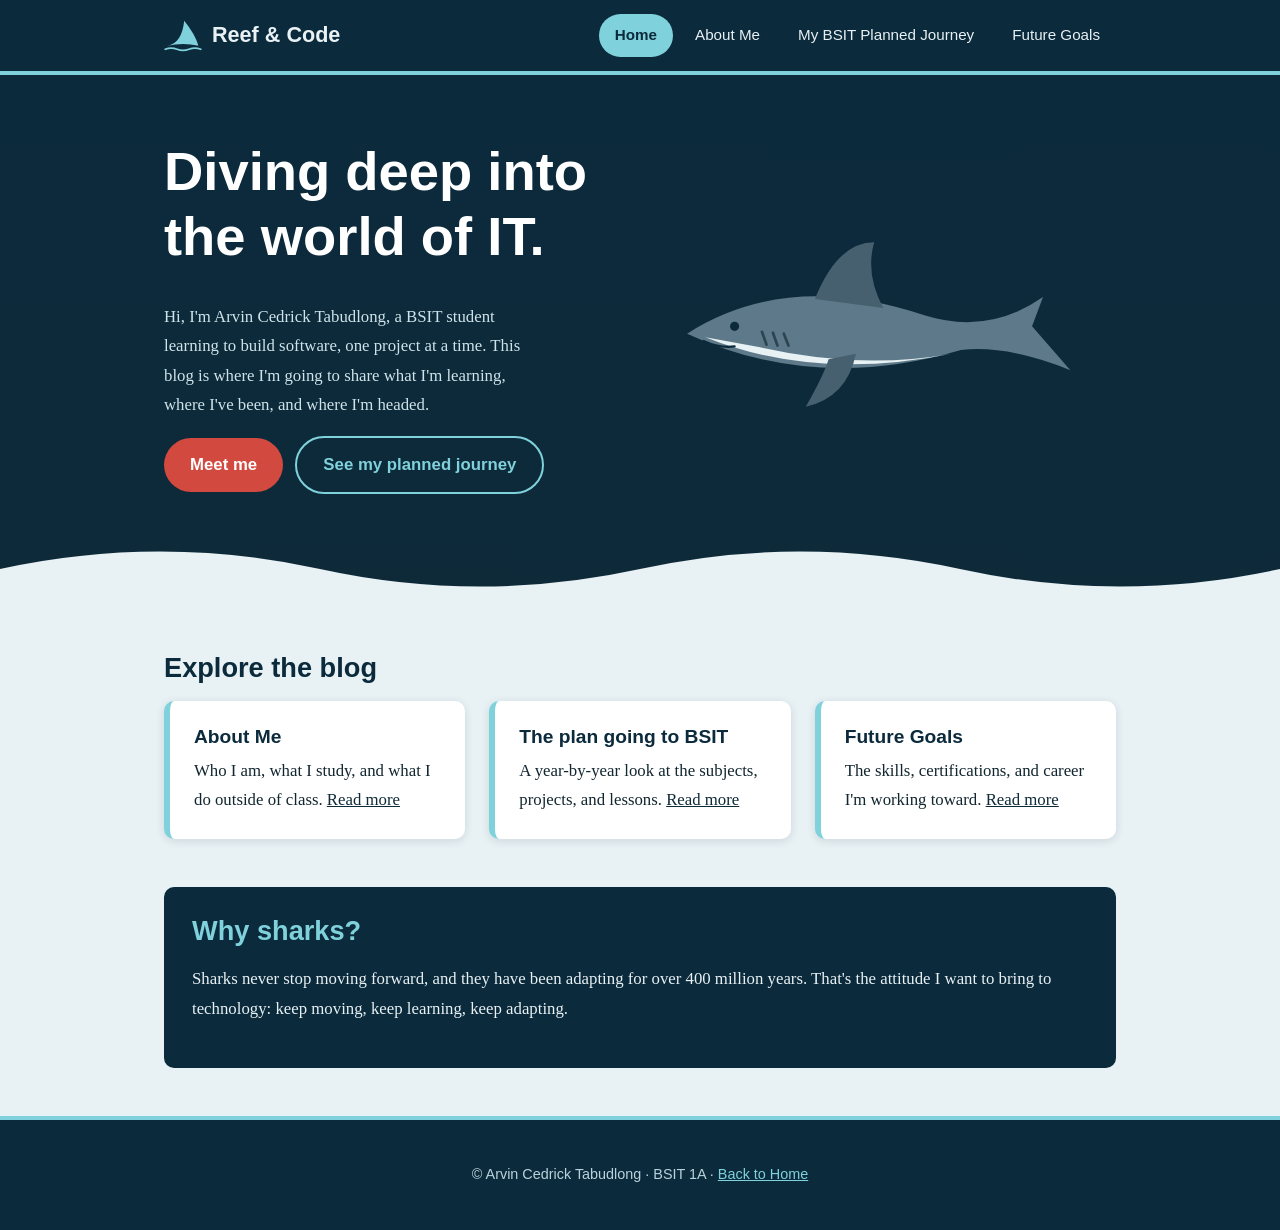
==== index.html @ 993d9769 "Update index.html" ====
<!DOCTYPE html>
<html lang="en">
<head>
  <meta charset="UTF-8">
  <meta name="viewport" content="width=device-width, initial-scale=1">
  <title>Home | Reef &amp; Code</title>
  <link rel="stylesheet" href="style.css">
  <link rel="icon" href="fin.svg" type="image/svg+xml">
</head>
<body>
  <header class="site-header">
    <div class="header-inner">
      <a class="brand" href="index.html"><img src="fin.svg" alt="">Reef &amp; Code</a>
      <nav aria-label="Main navigation">
        <ul class="nav-list">
          <li><a href="index.html" class="active" aria-current="page">Home</a></li>
          <li><a href="about.html">About Me</a></li>
          <li><a href="journey.html">My BSIT Planned Journey</a></li>
          <li><a href="goals.html">Future Goals</a></li>
        </ul>
      </nav>
    </div>
  </header>

  <section class="hero">
    <div class="hero-inner">
      <div>
        <h1>Diving deep into the world of IT.</h1>
        <p>Hi, I'm Arvin Cedrick Tabudlong, a BSIT student learning to build software, one project at a time. This blog is where I'm going to share what I'm learning, where I've been, and where I'm headed.</p>
        <p>
          <a class="btn" href="about.html">Meet me</a>
          <a class="btn ghost" href="journey.html">See my planned journey</a>
        </p>
      </div>
      <img class="shark-art" src="shark.svg" alt="a shark swimming">
    </div>
    <svg class="wave" viewBox="0 0 1200 70" preserveAspectRatio="none" aria-hidden="true">
      <path d="M0 35 Q150 0 300 35 T600 35 T900 35 T1200 35 V70 H0 Z" fill="#E8F1F4"/>
    </svg>
  </section>

  <main class="container">
    <section>
      <h2>Explore the blog</h2>
      <div class="card-grid">
        <article class="card">
          <h3>About Me</h3>
          <p>Who I am, what I study, and what I do outside of class. <a href="about.html">Read more</a></p>
        </article>
        <article class="card">
          <h3>The plan going to BSIT</h3>
          <p>A year-by-year look at the subjects, projects, and lessons. <a href="journey.html">Read more</a></p>
        </article>
        <article class="card">
          <h3>Future Goals</h3>
          <p>The skills, certifications, and career I'm working toward. <a href="goals.html">Read more</a></p>
        </article>
      </div>
    </section>

    <section class="panel">
      <h2>Why sharks?</h2>
      <p>Sharks never stop moving forward, and they have been adapting for over 400 million years. That's the attitude I want to bring to technology: keep moving, keep learning, keep adapting.</p>
    </section>
  </main>

  <footer class="site-footer">
    <p>&copy; Arvin Cedrick Tabudlong &middot; BSIT 1A &middot; <a href="index.html">Back to Home</a></p>
  </footer>
</body>
</html>
---- style.css ----
:root {
  --abyss:     #0B2A3C; 
  --deep:      #0e2a39;  
  --shark:     #5E7A8A;  
  --foam:      #E8F1F4;  
  --lagoon:    #7FD1DB;  
  --gill:      #D2493F;  
  --text:      #12262F;
  --radius:    10px;
  --font-head: "Trebuchet MS", "Segoe UI", Helvetica, Arial, sans-serif;
  --font-body: Georgia, "Times New Roman", serif;
}

*, *::before, *::after { box-sizing: border-box; }

html { scroll-behavior: smooth; }

body {
  margin: 0;
  font-family: var(--font-body);
  font-size: 1.05rem;
  line-height: 1.75;
  color: var(--text);
  background: var(--foam);
}

img { max-width: 100%; display: block; }

a { color: var(--deep); }
a:hover { color: var(--gill); }
a:focus-visible, button:focus-visible {
  outline: 3px solid var(--gill);
  outline-offset: 3px;
}

h1, h2, h3 {
  font-family: var(--font-head);
  line-height: 1.2;
  color: var(--abyss);
  margin: 0 0 .6em;
}
h1 { font-size: clamp(2.2rem, 5vw, 3.4rem); }
h2 { font-size: 1.7rem; }
h3 { font-size: 1.2rem; }

.site-header {
  background: var(--abyss);
  border-bottom: 4px solid var(--lagoon);
}
.header-inner {
  max-width: 1000px;
  margin: 0 auto;
  padding: 14px 24px;
  display: flex;
  flex-wrap: wrap;
  align-items: center;
  justify-content: space-between;
  gap: 12px;
}
.brand {
  display: flex;
  align-items: center;
  gap: 10px;
  font-family: var(--font-head);
  font-size: 1.35rem;
  font-weight: 700;
  color: var(--foam);
  text-decoration: none;
}
.brand img { width: 38px; height: 38px; }
.brand:hover { color: var(--lagoon); }

.nav-list {
  list-style: none;
  margin: 0;
  padding: 0;
  display: flex;
  flex-wrap: wrap;
  gap: 6px;
}
.nav-list a {
  display: block;
  padding: 8px 16px;
  border-radius: 999px;
  font-family: var(--font-head);
  font-size: .95rem;
  color: var(--foam);
  text-decoration: none;
  transition: background .2s;
}
.nav-list a:hover { background: var(--deep); color: var(--foam); }
.nav-list a.active { background: var(--lagoon); color: var(--abyss); font-weight: 700; }

.container {
  max-width: 1000px;
  margin: 0 auto;
  padding: 0 24px;
}
main { padding: 48px 0 64px; }
section { margin-bottom: 48px; }

.hero {
  background: linear-gradient(180deg, var(--abyss) 0%, var(--deep) 100%);
  color: var(--foam);
  padding: 64px 0 0;
  position: relative;
}
.hero-inner {
  max-width: 1000px;
  margin: 0 auto;
  padding: 0 24px;
  display: grid;
  grid-template-columns: 1.1fr 1fr;
  gap: 32px;
  align-items: center;
}
.hero h1 { color: #fff; }
.hero p { max-width: 46ch; color: #cfe3ea; }
.hero .shark-art { animation: glide 6s ease-in-out infinite alternate; }
.wave { display: block; width: 100%; height: 70px; margin-top: 24px; }

@keyframes glide {
  from { transform: translateX(-12px); }
  to   { transform: translateX(12px); }
}

.btn {
  display: inline-block;
  padding: 12px 26px;
  border-radius: 999px;
  background: var(--gill);
  color: #fff;
  font-family: var(--font-head);
  font-weight: 700;
  text-decoration: none;
  transition: background .2s;
}
.btn:hover { background: #a93129; color: #fff; }
.btn.ghost { background: transparent; border: 2px solid var(--lagoon); color: var(--lagoon); margin-left: 8px; }
.btn.ghost:hover { background: var(--lagoon); color: var(--abyss); }

.card-grid {
  display: grid;
  grid-template-columns: repeat(auto-fit, minmax(250px, 1fr));
  gap: 24px;
}
.card {
  background: #fff;
  border-radius: var(--radius);
  border-left: 6px solid var(--lagoon);
  padding: 24px;
  box-shadow: 0 2px 10px rgba(11, 42, 60, .12);
}
.card h3 { margin-bottom: .4em; }
.card p { margin: 0; }

.panel {
  background: var(--abyss);
  color: var(--foam);
  border-radius: var(--radius);
  padding: 28px;
}
.panel h2, .panel h3 { color: var(--lagoon); }

.about-grid {
  display: grid;
  grid-template-columns: 260px 1fr;
  gap: 36px;
  align-items: start;
}
.portrait {
  border-radius: var(--radius);
  border: 4px solid var(--lagoon);
  width: 100%;
}
.facts { list-style: none; padding: 0; margin: 0; }
.facts li { padding: 10px 0; border-bottom: 1px solid rgba(94, 122, 138, .35); }
.facts strong { font-family: var(--font-head); color: var(--deep); }

.timeline { list-style: none; margin: 0; padding: 0 0 0 28px; border-left: 4px solid var(--shark); }
.timeline li { position: relative; margin-bottom: 32px; padding-left: 20px; }
.timeline li::before {
  content: "";
  position: absolute;
  left: -40px;
  top: 6px;
  width: 20px;
  height: 20px;
  border-radius: 50%;
  background: var(--lagoon);
  border: 4px solid var(--abyss);
}
.timeline .when { font-family: var(--font-head); font-weight: 700; color: var(--gill); }

.goal-list { list-style: none; padding: 0; margin: 0; }
.goal-list li {
  background: #fff;
  border-radius: var(--radius);
  padding: 16px 20px 16px 54px;
  margin-bottom: 14px;
  position: relative;
  box-shadow: 0 2px 8px rgba(11, 42, 60, .1);
}
.goal-list li::before {
  content: "";
  position: absolute;
  left: 18px;
  top: 20px;
  width: 20px;
  height: 20px;
  border-radius: 50%;
  border: 3px solid var(--shark);
}
.goal-list li.done::before { background: var(--lagoon); border-color: var(--deep); }

.site-footer {
  background: var(--abyss);
  color: #b9d3dc;
  text-align: center;
  padding: 28px 24px;
  font-family: var(--font-head);
  font-size: .9rem;
  border-top: 4px solid var(--lagoon);
}
.site-footer a { color: var(--lagoon); }

@media (max-width: 760px) {
  .hero-inner, .about-grid { grid-template-columns: 1fr; }
  .portrait { max-width: 240px; }
  .header-inner { justify-content: center; }
}

@media (prefers-reduced-motion: reduce) {
  .hero .shark-art { animation: none; }
  html { scroll-behavior: auto; }
}
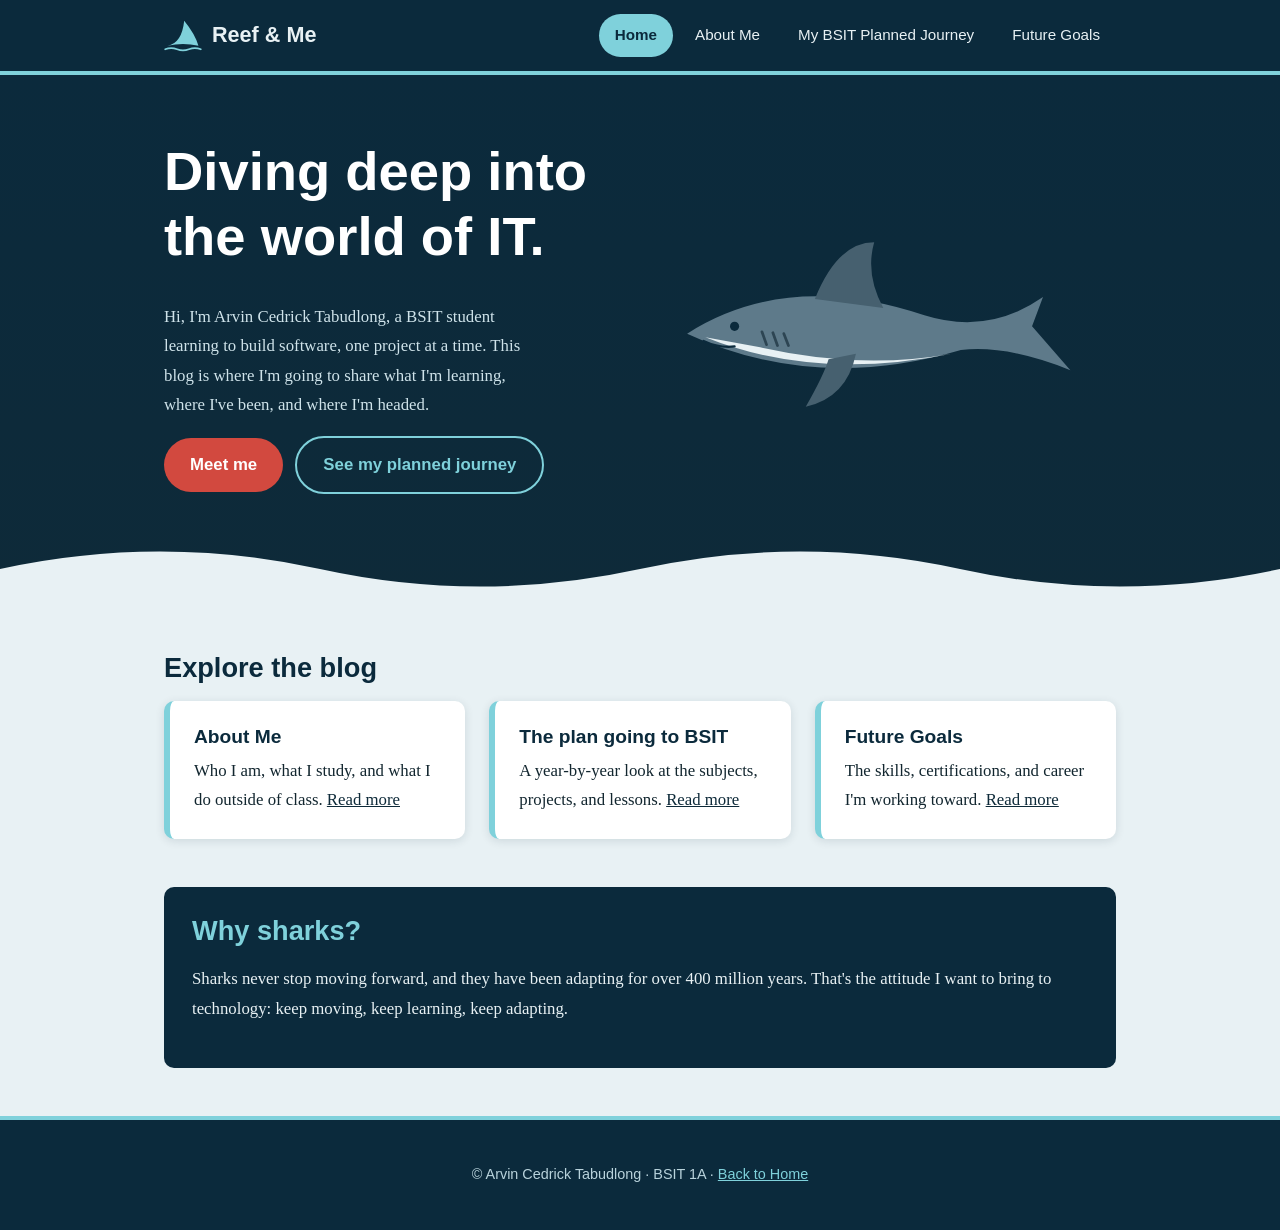
==== commit 9a34ff95: "Change site title and branding from 'Code' to 'Me'" ====
--- a/index.html
+++ b/index.html
@@ -3,14 +3,14 @@
 <head>
   <meta charset="UTF-8">
   <meta name="viewport" content="width=device-width, initial-scale=1">
-  <title>Home | Reef &amp; Code</title>
+  <title>Home | Reef &amp; Me</title>
   <link rel="stylesheet" href="style.css">
   <link rel="icon" href="fin.svg" type="image/svg+xml">
 </head>
 <body>
   <header class="site-header">
     <div class="header-inner">
-      <a class="brand" href="index.html"><img src="fin.svg" alt="">Reef &amp; Code</a>
+      <a class="brand" href="index.html"><img src="fin.svg" alt="">Reef &amp; Me</a>
       <nav aria-label="Main navigation">
         <ul class="nav-list">
           <li><a href="index.html" class="active" aria-current="page">Home</a></li>
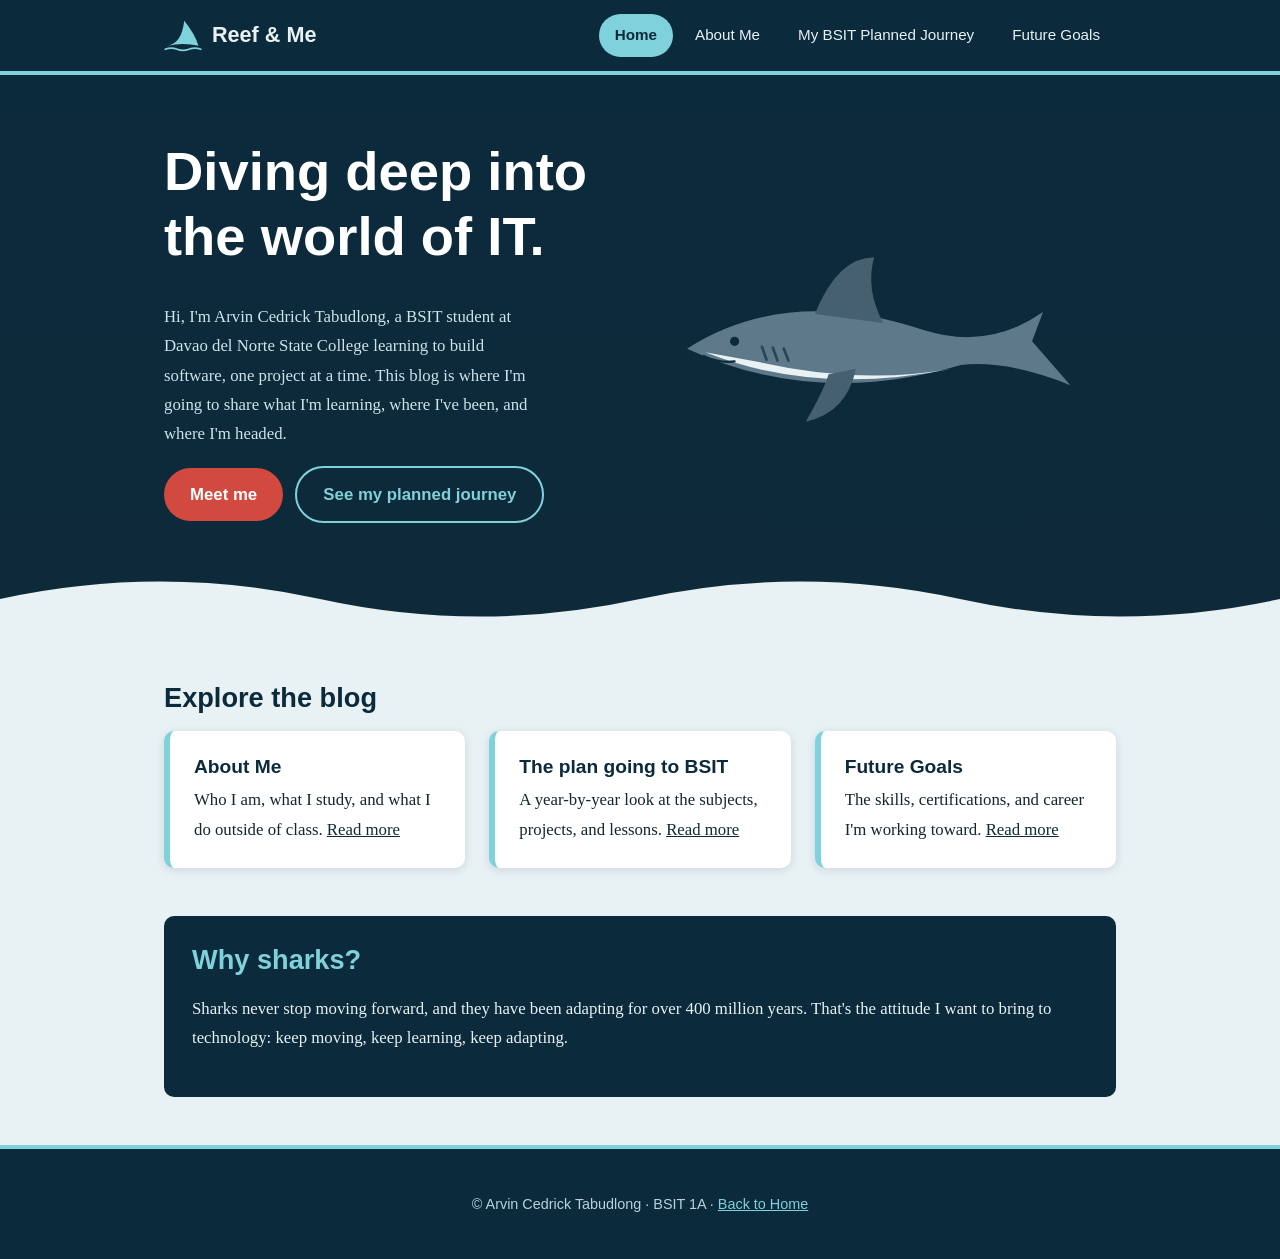
==== commit 36a7596e: "Add files via upload" ====
--- a/index.html
+++ b/index.html
@@ -15,7 +15,7 @@
         <ul class="nav-list">
           <li><a href="index.html" class="active" aria-current="page">Home</a></li>
           <li><a href="about.html">About Me</a></li>
-          <li><a href="journey.html">My BSIT Planned Journey</a></li>
+          <li><a href="plan.html">My BSIT Planned Journey</a></li>
           <li><a href="goals.html">Future Goals</a></li>
         </ul>
       </nav>
@@ -26,10 +26,10 @@
     <div class="hero-inner">
       <div>
         <h1>Diving deep into the world of IT.</h1>
-        <p>Hi, I'm Arvin Cedrick Tabudlong, a BSIT student learning to build software, one project at a time. This blog is where I'm going to share what I'm learning, where I've been, and where I'm headed.</p>
+        <p>Hi, I'm Arvin Cedrick Tabudlong, a BSIT student at Davao del Norte State College learning to build software, one project at a time. This blog is where I'm going to share what I'm learning, where I've been, and where I'm headed.</p>
         <p>
           <a class="btn" href="about.html">Meet me</a>
-          <a class="btn ghost" href="journey.html">See my planned journey</a>
+          <a class="btn ghost" href="plan.html">See my planned journey</a>
         </p>
       </div>
       <img class="shark-art" src="shark.svg" alt="a shark swimming">
@@ -49,7 +49,7 @@
         </article>
         <article class="card">
           <h3>The plan going to BSIT</h3>
-          <p>A year-by-year look at the subjects, projects, and lessons. <a href="journey.html">Read more</a></p>
+          <p>A year-by-year look at the subjects, projects, and lessons. <a href="plan.html">Read more</a></p>
         </article>
         <article class="card">
           <h3>Future Goals</h3>
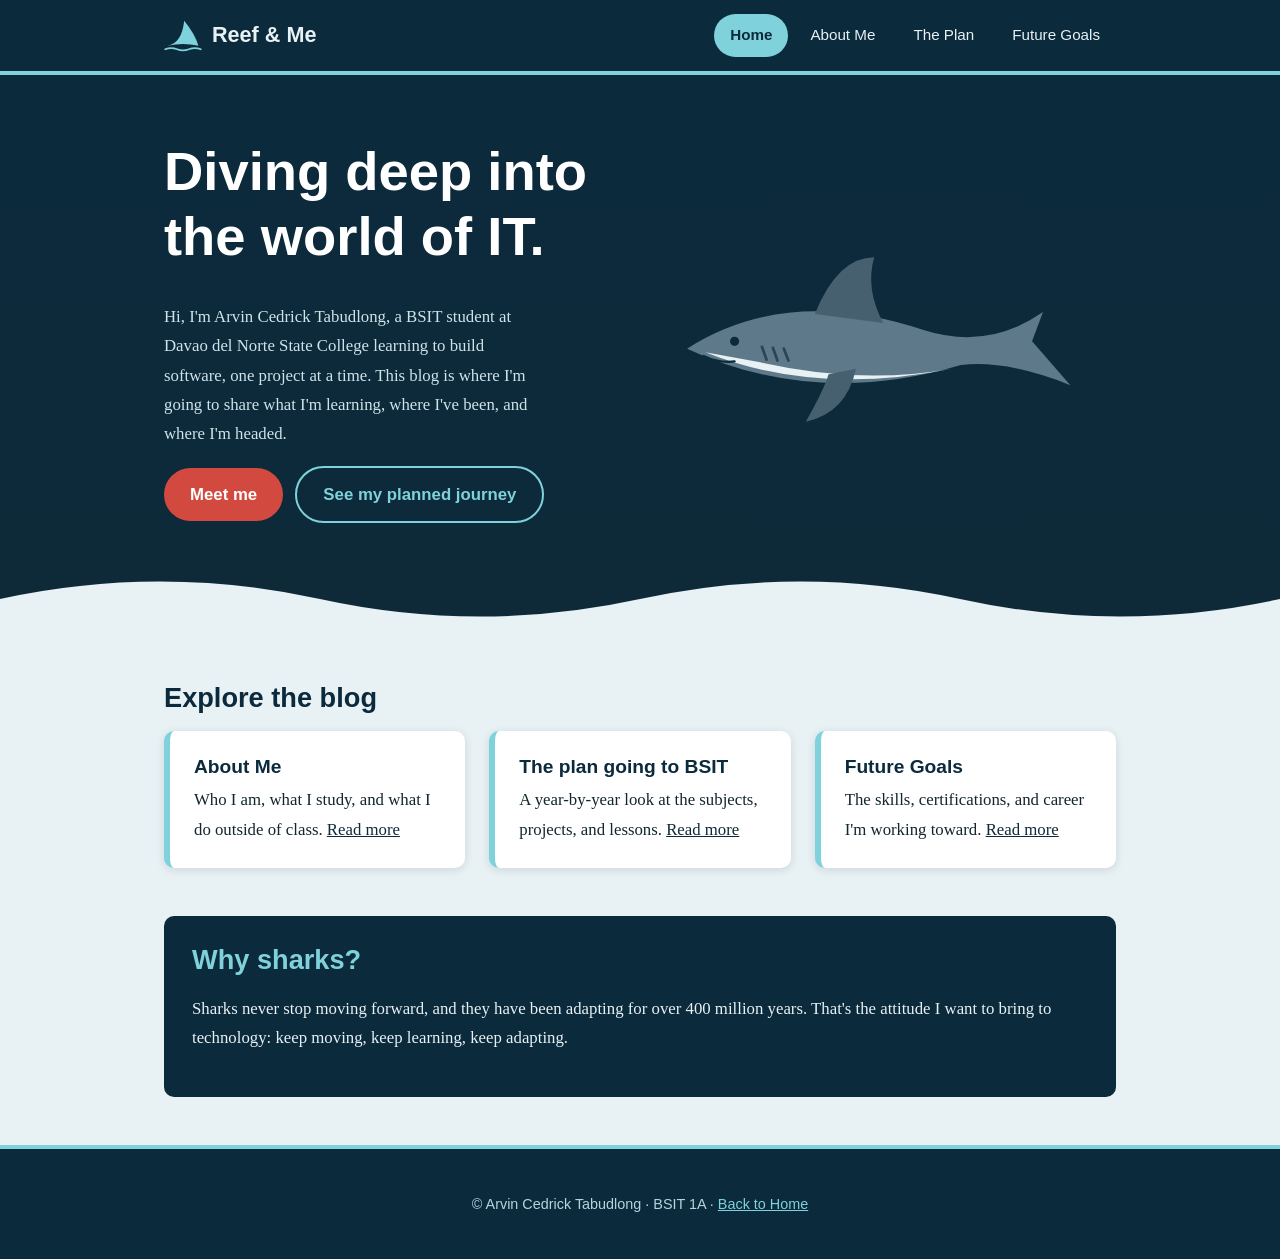
==== commit 911c99bc: "Update index.html" ====
--- a/index.html
+++ b/index.html
@@ -15,7 +15,7 @@
         <ul class="nav-list">
           <li><a href="index.html" class="active" aria-current="page">Home</a></li>
           <li><a href="about.html">About Me</a></li>
-          <li><a href="plan.html">My BSIT Planned Journey</a></li>
+          <li><a href="plan.html">The Plan</a></li>
           <li><a href="goals.html">Future Goals</a></li>
         </ul>
       </nav>
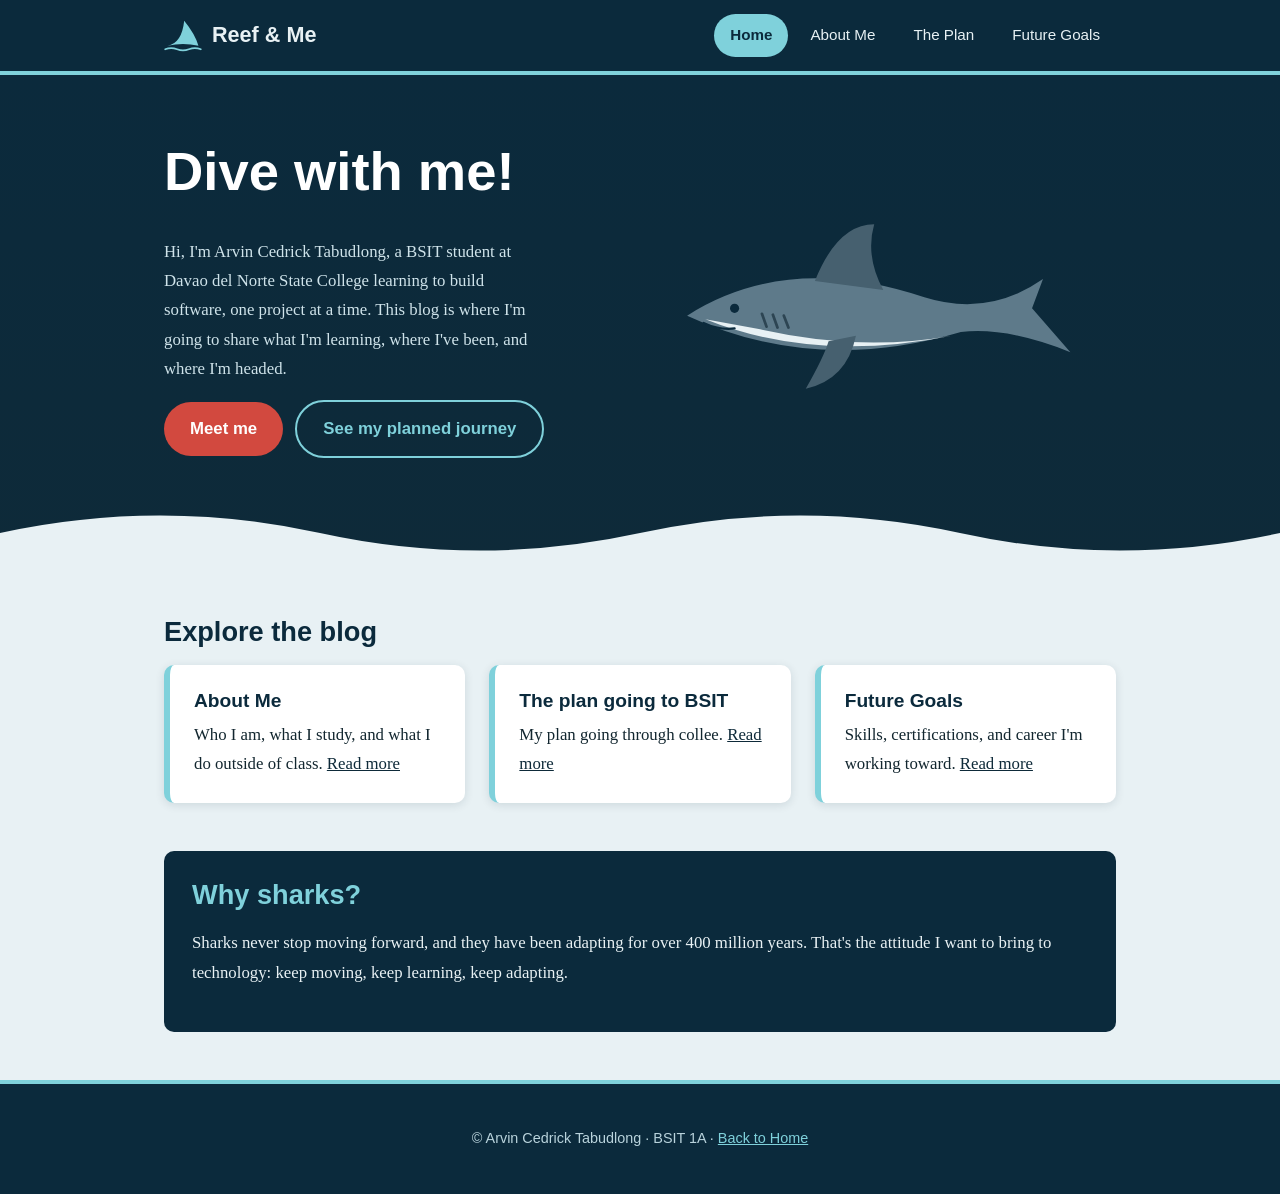
==== commit 307e284c: "Update index.html" ====
--- a/index.html
+++ b/index.html
@@ -25,7 +25,7 @@
   <section class="hero">
     <div class="hero-inner">
       <div>
-        <h1>Diving deep into the world of IT.</h1>
+        <h1>Dive with me!</h1>
         <p>Hi, I'm Arvin Cedrick Tabudlong, a BSIT student at Davao del Norte State College learning to build software, one project at a time. This blog is where I'm going to share what I'm learning, where I've been, and where I'm headed.</p>
         <p>
           <a class="btn" href="about.html">Meet me</a>
@@ -48,12 +48,12 @@
           <p>Who I am, what I study, and what I do outside of class. <a href="about.html">Read more</a></p>
         </article>
         <article class="card">
-          <h3>The plan going to BSIT</h3>
-          <p>A year-by-year look at the subjects, projects, and lessons. <a href="plan.html">Read more</a></p>
+          <h3>The plan going to BSIT </h3>
+          <p>My plan going through collee. <a href="plan.html">Read more</a></p>
         </article>
         <article class="card">
           <h3>Future Goals</h3>
-          <p>The skills, certifications, and career I'm working toward. <a href="goals.html">Read more</a></p>
+          <p>Skills, certifications, and career I'm working toward. <a href="goals.html">Read more</a></p>
         </article>
       </div>
     </section>
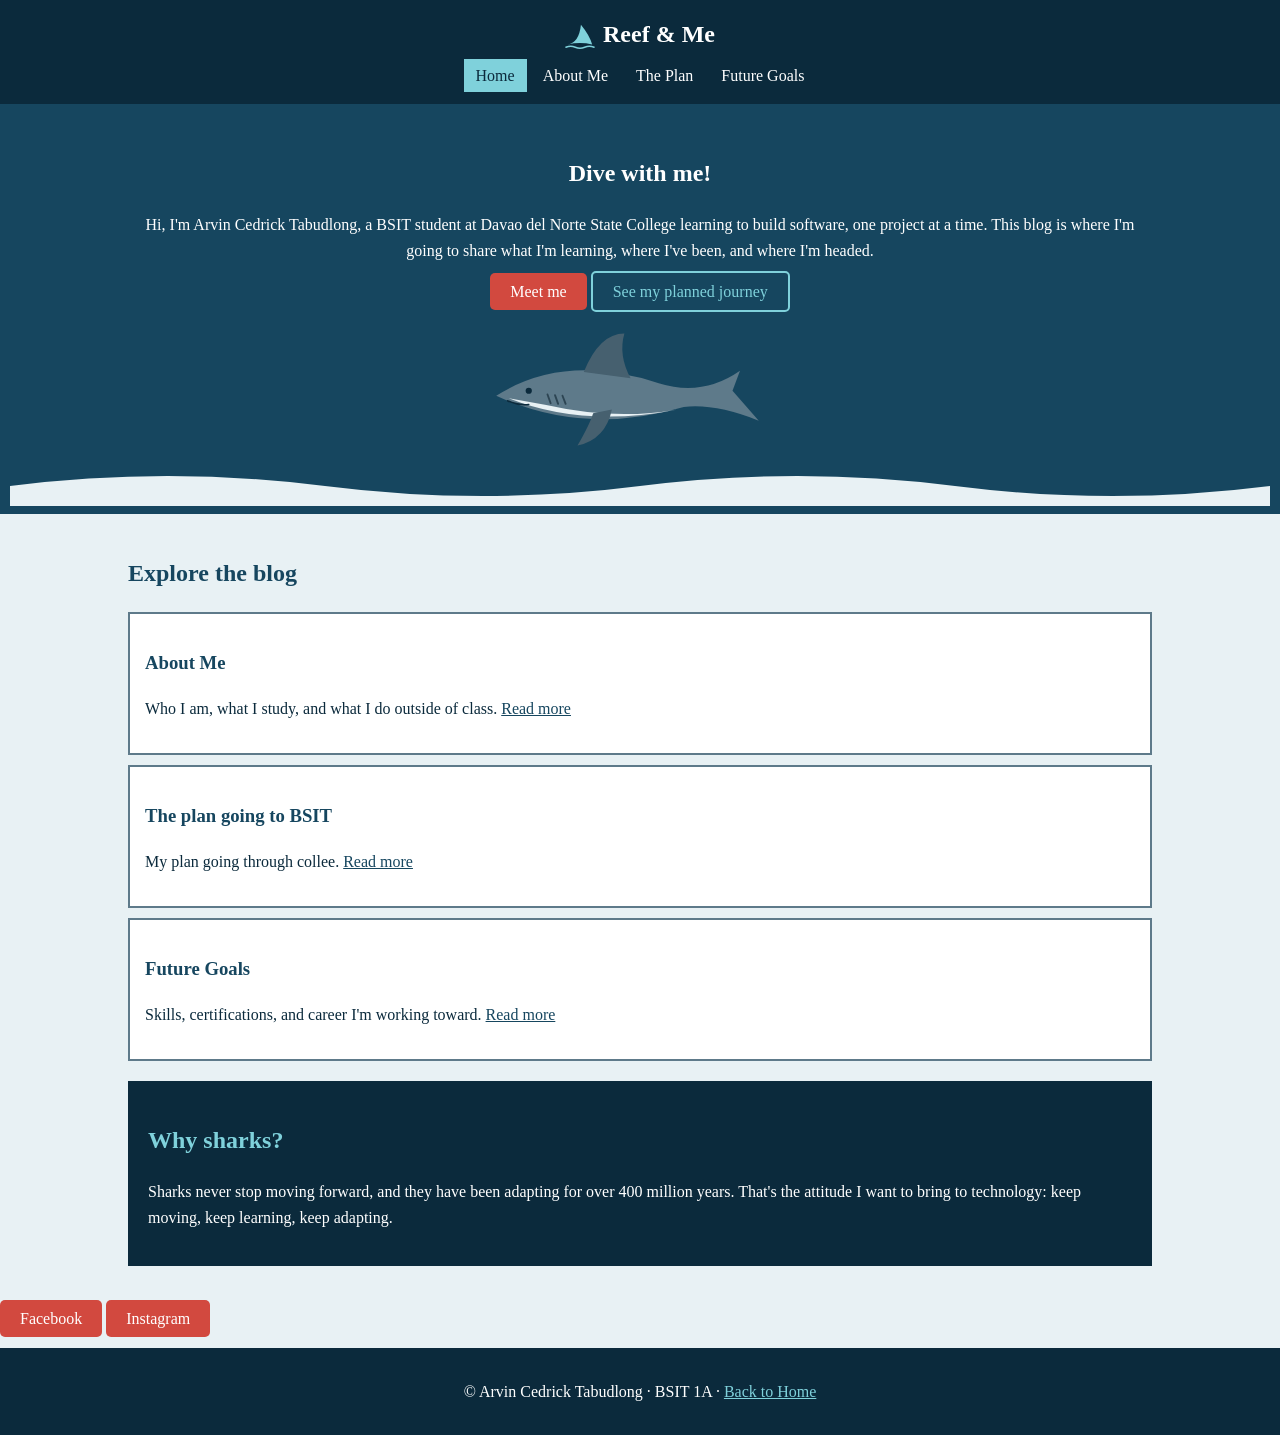
==== commit 908e739b: "Add social media section with links Added social media links for Facebook and Instagram." ====
--- a/index.html
+++ b/index.html
@@ -63,6 +63,13 @@
       <p>Sharks never stop moving forward, and they have been adapting for over 400 million years. That's the attitude I want to bring to technology: keep moving, keep learning, keep adapting.</p>
     </section>
   </main>
+  
+<section class="social">
+        <a class="btn" href="https://www.facebook.com/your.username" target="_blank" rel="noopener">Facebook</a>
+        <a class="btn" href="https://www.instagram.com/your.username" target="_blank" rel="noopener">Instagram</a>
+      </p>
+    </section>
+  </main>
 
   <footer class="site-footer">
     <p>&copy; Arvin Cedrick Tabudlong &middot; BSIT 1A &middot; <a href="index.html">Back to Home</a></p>
--- a/style.css
+++ b/style.css
@@ -1,236 +1,178 @@
-:root {
-  --abyss:     #0B2A3C; 
-  --deep:      #0e2a39;  
-  --shark:     #5E7A8A;  
-  --foam:      #E8F1F4;  
-  --lagoon:    #7FD1DB;  
-  --gill:      #D2493F;  
-  --text:      #12262F;
-  --radius:    10px;
-  --font-head: "Trebuchet MS", "Segoe UI", Helvetica, Arial, sans-serif;
-  --font-body: Georgia, "Times New Roman", serif;
-}
-
-*, *::before, *::after { box-sizing: border-box; }
-
-html { scroll-behavior: smooth; }
-
 body {
+  font-family: "Times New Roman", serif;
+  background-color: #E8F1F4;
+  color: #0B2A3C;
   margin: 0;
-  font-family: var(--font-body);
-  font-size: 1.05rem;
-  line-height: 1.75;
-  color: var(--text);
-  background: var(--foam);
-}
-
-img { max-width: 100%; display: block; }
-
-a { color: var(--deep); }
-a:hover { color: var(--gill); }
-a:focus-visible, button:focus-visible {
-  outline: 3px solid var(--gill);
-  outline-offset: 3px;
+  line-height: 1.6;
 }
 
 h1, h2, h3 {
-  font-family: var(--font-head);
-  line-height: 1.2;
-  color: var(--abyss);
-  margin: 0 0 .6em;
+  color: #16465F;
 }
-h1 { font-size: clamp(2.2rem, 5vw, 3.4rem); }
-h2 { font-size: 1.7rem; }
-h3 { font-size: 1.2rem; }
+
+a {
+  color: #16465F;
+}
+
+img {
+  max-width: 100%;
+}
 
 .site-header {
-  background: var(--abyss);
-  border-bottom: 4px solid var(--lagoon);
+  background-color: #0B2A3C;
+  padding: 15px;
+  text-align: center;
 }
-.header-inner {
-  max-width: 1000px;
-  margin: 0 auto;
-  padding: 14px 24px;
-  display: flex;
-  flex-wrap: wrap;
-  align-items: center;
-  justify-content: space-between;
-  gap: 12px;
-}
+
 .brand {
-  display: flex;
-  align-items: center;
-  gap: 10px;
-  font-family: var(--font-head);
-  font-size: 1.35rem;
-  font-weight: 700;
-  color: var(--foam);
+  color: white;
+  font-size: 24px;
+  font-weight: bold;
   text-decoration: none;
 }
-.brand img { width: 38px; height: 38px; }
-.brand:hover { color: var(--lagoon); }
+
+.brand img {
+  width: 30px;
+  vertical-align: middle;
+  margin-right: 8px;
+}
 
 .nav-list {
   list-style: none;
-  margin: 0;
   padding: 0;
-  display: flex;
-  flex-wrap: wrap;
-  gap: 6px;
+  margin: 10px 0 0 0;
 }
+
+.nav-list li {
+  display: inline;
+}
+
 .nav-list a {
-  display: block;
-  padding: 8px 16px;
-  border-radius: 999px;
-  font-family: var(--font-head);
-  font-size: .95rem;
-  color: var(--foam);
+  color: white;
   text-decoration: none;
-  transition: background .2s;
+  padding: 8px 12px;
 }
-.nav-list a:hover { background: var(--deep); color: var(--foam); }
-.nav-list a.active { background: var(--lagoon); color: var(--abyss); font-weight: 700; }
+
+.nav-list a:hover {
+  background-color: #5E7A8A;
+}
+
+.nav-list a.active {
+  background-color: #7FD1DB;
+  color: #0B2A3C;
+}
 
 .container {
-  max-width: 1000px;
+  width: 80%;
   margin: 0 auto;
-  padding: 0 24px;
+  padding: 20px 0;
 }
-main { padding: 48px 0 64px; }
-section { margin-bottom: 48px; }
 
 .hero {
-  background: linear-gradient(180deg, var(--abyss) 0%, var(--deep) 100%);
-  color: var(--foam);
-  padding: 64px 0 0;
-  position: relative;
+  background-color: #16465F;
+  color: white;
+  text-align: center;
+  padding: 30px 10px 0 10px;
 }
+
+.hero h1 {
+  color: white;
+}
+
 .hero-inner {
-  max-width: 1000px;
+  width: 80%;
   margin: 0 auto;
-  padding: 0 24px;
-  display: grid;
-  grid-template-columns: 1.1fr 1fr;
-  gap: 32px;
-  align-items: center;
 }
-.hero h1 { color: #fff; }
-.hero p { max-width: 46ch; color: #cfe3ea; }
-.hero .shark-art { animation: glide 6s ease-in-out infinite alternate; }
-.wave { display: block; width: 100%; height: 70px; margin-top: 24px; }
 
-@keyframes glide {
-  from { transform: translateX(-12px); }
-  to   { transform: translateX(12px); }
+.shark-art {
+  width: 300px;
+  margin: 0 auto;
+}
+
+.wave {
+  width: 100%;
+  height: 40px;
 }
 
 .btn {
-  display: inline-block;
-  padding: 12px 26px;
-  border-radius: 999px;
-  background: var(--gill);
-  color: #fff;
-  font-family: var(--font-head);
-  font-weight: 700;
+  background-color: #D2493F;
+  color: white;
+  padding: 10px 20px;
   text-decoration: none;
-  transition: background .2s;
+  border-radius: 5px;
 }
-.btn:hover { background: #a93129; color: #fff; }
-.btn.ghost { background: transparent; border: 2px solid var(--lagoon); color: var(--lagoon); margin-left: 8px; }
-.btn.ghost:hover { background: var(--lagoon); color: var(--abyss); }
 
-.card-grid {
-  display: grid;
-  grid-template-columns: repeat(auto-fit, minmax(250px, 1fr));
-  gap: 24px;
+.btn:hover {
+  background-color: #a93129;
 }
+
+.ghost {
+  background-color: transparent;
+  border: 2px solid #7FD1DB;
+  color: #7FD1DB;
+}
+
 .card {
-  background: #fff;
-  border-radius: var(--radius);
-  border-left: 6px solid var(--lagoon);
-  padding: 24px;
-  box-shadow: 0 2px 10px rgba(11, 42, 60, .12);
+  background-color: white;
+  border: 2px solid #5E7A8A;
+  padding: 15px;
+  margin: 10px 0;
 }
-.card h3 { margin-bottom: .4em; }
-.card p { margin: 0; }
 
 .panel {
-  background: var(--abyss);
-  color: var(--foam);
-  border-radius: var(--radius);
-  padding: 28px;
+  background-color: #0B2A3C;
+  color: white;
+  padding: 20px;
+  margin: 20px 0;
 }
-.panel h2, .panel h3 { color: var(--lagoon); }
 
-.about-grid {
-  display: grid;
-  grid-template-columns: 260px 1fr;
-  gap: 36px;
-  align-items: start;
+.panel h2 {
+  color: #7FD1DB;
 }
+
 .portrait {
-  border-radius: var(--radius);
-  border: 4px solid var(--lagoon);
-  width: 100%;
+  width: 200px;
+  border: 3px solid #7FD1DB;
 }
-.facts { list-style: none; padding: 0; margin: 0; }
-.facts li { padding: 10px 0; border-bottom: 1px solid rgba(94, 122, 138, .35); }
-.facts strong { font-family: var(--font-head); color: var(--deep); }
 
-.timeline { list-style: none; margin: 0; padding: 0 0 0 28px; border-left: 4px solid var(--shark); }
-.timeline li { position: relative; margin-bottom: 32px; padding-left: 20px; }
-.timeline li::before {
-  content: "";
-  position: absolute;
-  left: -40px;
-  top: 6px;
-  width: 20px;
-  height: 20px;
-  border-radius: 50%;
-  background: var(--lagoon);
-  border: 4px solid var(--abyss);
+.facts {
+  list-style: none;
+  padding: 0;
 }
-.timeline .when { font-family: var(--font-head); font-weight: 700; color: var(--gill); }
 
-.goal-list { list-style: none; padding: 0; margin: 0; }
+.facts li {
+  border-bottom: 1px solid #5E7A8A;
+  padding: 6px 0;
+}
+
+.timeline {
+  border-left: 4px solid #5E7A8A;
+  padding-left: 15px;
+  list-style: none;
+}
+
+.when {
+  color: #D2493F;
+  font-weight: bold;
+}
+
 .goal-list li {
-  background: #fff;
-  border-radius: var(--radius);
-  padding: 16px 20px 16px 54px;
-  margin-bottom: 14px;
-  position: relative;
-  box-shadow: 0 2px 8px rgba(11, 42, 60, .1);
+  background-color: white;
+  padding: 10px;
+  margin-bottom: 8px;
 }
-.goal-list li::before {
-  content: "";
-  position: absolute;
-  left: 18px;
-  top: 20px;
-  width: 20px;
-  height: 20px;
-  border-radius: 50%;
-  border: 3px solid var(--shark);
+
+.done {
+  background-color: #7FD1DB;
 }
-.goal-list li.done::before { background: var(--lagoon); border-color: var(--deep); }
 
 .site-footer {
-  background: var(--abyss);
-  color: #b9d3dc;
+  background-color: #0B2A3C;
+  color: white;
   text-align: center;
-  padding: 28px 24px;
-  font-family: var(--font-head);
-  font-size: .9rem;
-  border-top: 4px solid var(--lagoon);
-}
-.site-footer a { color: var(--lagoon); }
-
-@media (max-width: 760px) {
-  .hero-inner, .about-grid { grid-template-columns: 1fr; }
-  .portrait { max-width: 240px; }
-  .header-inner { justify-content: center; }
+  padding: 15px;
 }
 
-@media (prefers-reduced-motion: reduce) {
-  .hero .shark-art { animation: none; }
-  html { scroll-behavior: auto; }
+.site-footer a {
+  color: #7FD1DB;
 }
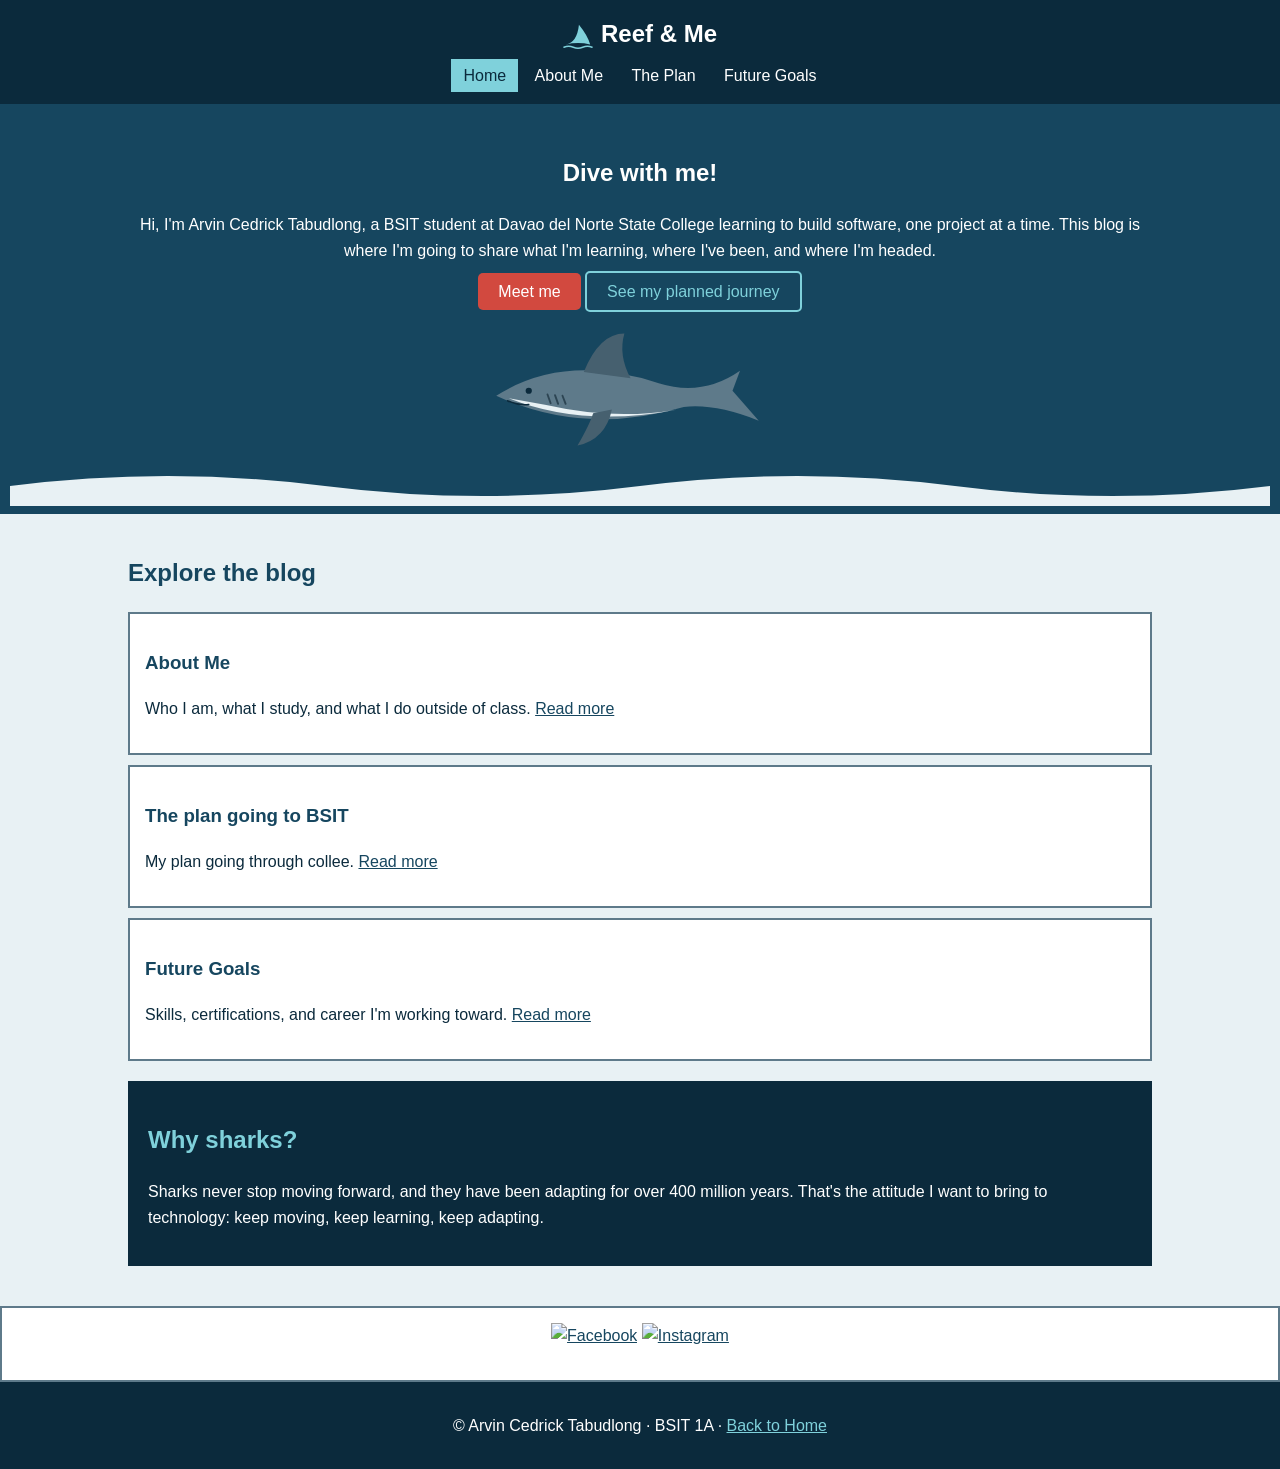
==== commit 9c726efd: "Update social media links with icons" ====
--- a/index.html
+++ b/index.html
@@ -65,8 +65,8 @@
   </main>
   
 <section class="social">
-        <a class="btn" href="https://www.facebook.com/your.username" target="_blank" rel="noopener">Facebook</a>
-        <a class="btn" href="https://www.instagram.com/your.username" target="_blank" rel="noopener">Instagram</a>
+        <a href="https://www.facebook.com/aurevo1r" target="_blank" rel="noopener"><img class="social-icon" src="images/facebook.svg" alt="Facebook"></a>
+        <a href="https://www.instagram.com/infrunarev/" target="_blank" rel="noopener"><img class="social-icon" src="images/instagram.svg" alt="Instagram"></a>
       </p>
     </section>
   </main>
--- a/style.css
+++ b/style.css
@@ -1,5 +1,5 @@
 body {
-  font-family: "Times New Roman", serif;
+  font-family: Arial, sans-serif;
   background-color: #E8F1F4;
   color: #0B2A3C;
   margin: 0;
@@ -18,6 +18,7 @@
   max-width: 100%;
 }
 
+/* header n menu */
 .site-header {
   background-color: #0B2A3C;
   padding: 15px;
@@ -62,6 +63,7 @@
   color: #0B2A3C;
 }
 
+/* main design */
 .container {
   width: 80%;
   margin: 0 auto;
@@ -94,6 +96,7 @@
   height: 40px;
 }
 
+/* button design */
 .btn {
   background-color: #D2493F;
   color: white;
@@ -112,6 +115,7 @@
   color: #7FD1DB;
 }
 
+/* box desigm */
 .card {
   background-color: white;
   border: 2px solid #5E7A8A;
@@ -130,6 +134,7 @@
   color: #7FD1DB;
 }
 
+/* abt page */
 .portrait {
   width: 200px;
   border: 3px solid #7FD1DB;
@@ -145,6 +150,7 @@
   padding: 6px 0;
 }
 
+/* plan page */
 .timeline {
   border-left: 4px solid #5E7A8A;
   padding-left: 15px;
@@ -156,6 +162,7 @@
   font-weight: bold;
 }
 
+/* goal */
 .goal-list li {
   background-color: white;
   padding: 10px;
@@ -166,6 +173,7 @@
   background-color: #7FD1DB;
 }
 
+/* foot */
 .site-footer {
   background-color: #0B2A3C;
   color: white;
@@ -176,3 +184,15 @@
 .site-footer a {
   color: #7FD1DB;
 }
+
+/* fb n ig links */
+.social {
+  text-align: center;
+  background-color: white;
+  border: 2px solid #5E7A8A;
+  padding: 15px;
+}
+
+.social .btn {
+  margin: 5px;
+}
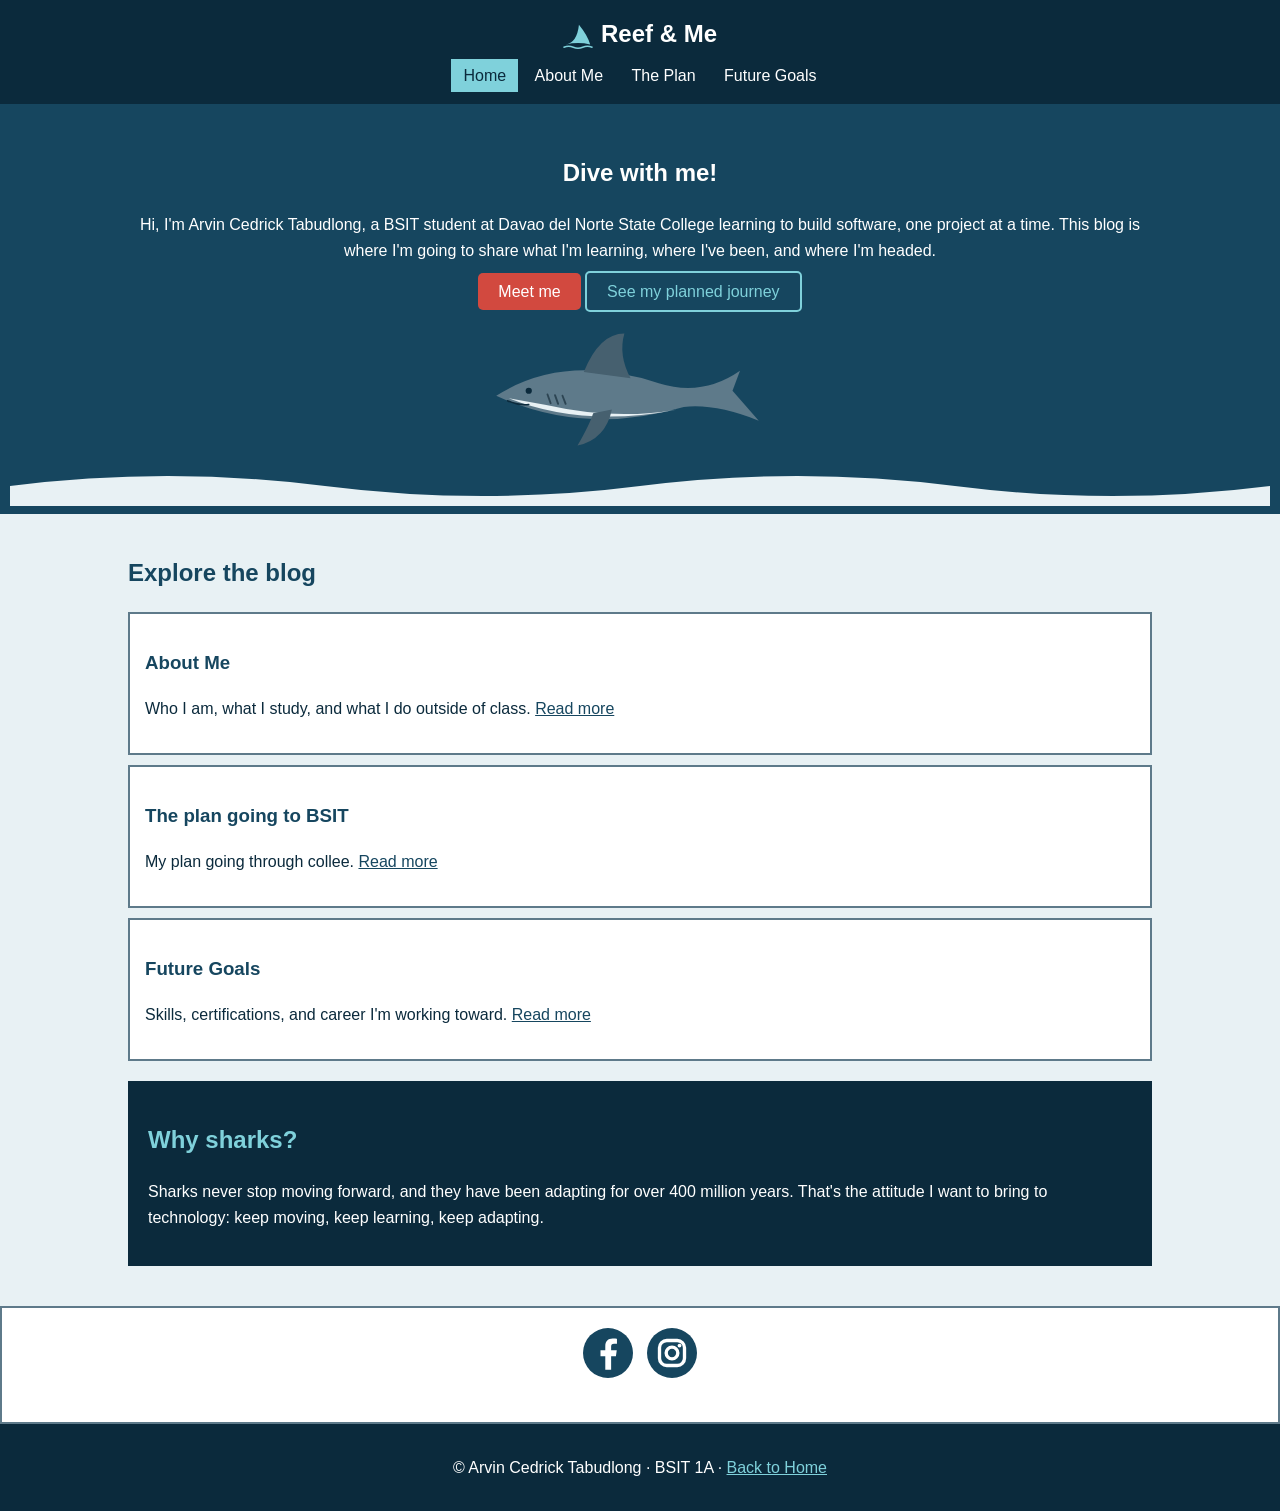
==== commit b0fa6d85: "Update social media icons in index.html" ====
--- a/index.html
+++ b/index.html
@@ -65,8 +65,8 @@
   </main>
   
 <section class="social">
-        <a href="https://www.facebook.com/aurevo1r" target="_blank" rel="noopener"><img class="social-icon" src="images/facebook.svg" alt="Facebook"></a>
-        <a href="https://www.instagram.com/infrunarev/" target="_blank" rel="noopener"><img class="social-icon" src="images/instagram.svg" alt="Instagram"></a>
+        <a href="https://www.facebook.com/aurevo1r" target="_blank" rel="noopener"><img class="social-icon" src="facebook.svg" alt="Facebook"></a>
+        <a href="https://www.instagram.com/infrunarev/" target="_blank" rel="noopener"><img class="social-icon" src="instagram.svg" alt="Instagram"></a>
       </p>
     </section>
   </main>
--- a/style.css
+++ b/style.css
@@ -193,6 +193,11 @@
   padding: 15px;
 }
 
-.social .btn {
+.social-icon {
+  width: 50px;
   margin: 5px;
 }
+
+.social-icon:hover {
+  opacity: 0.7;
+}
